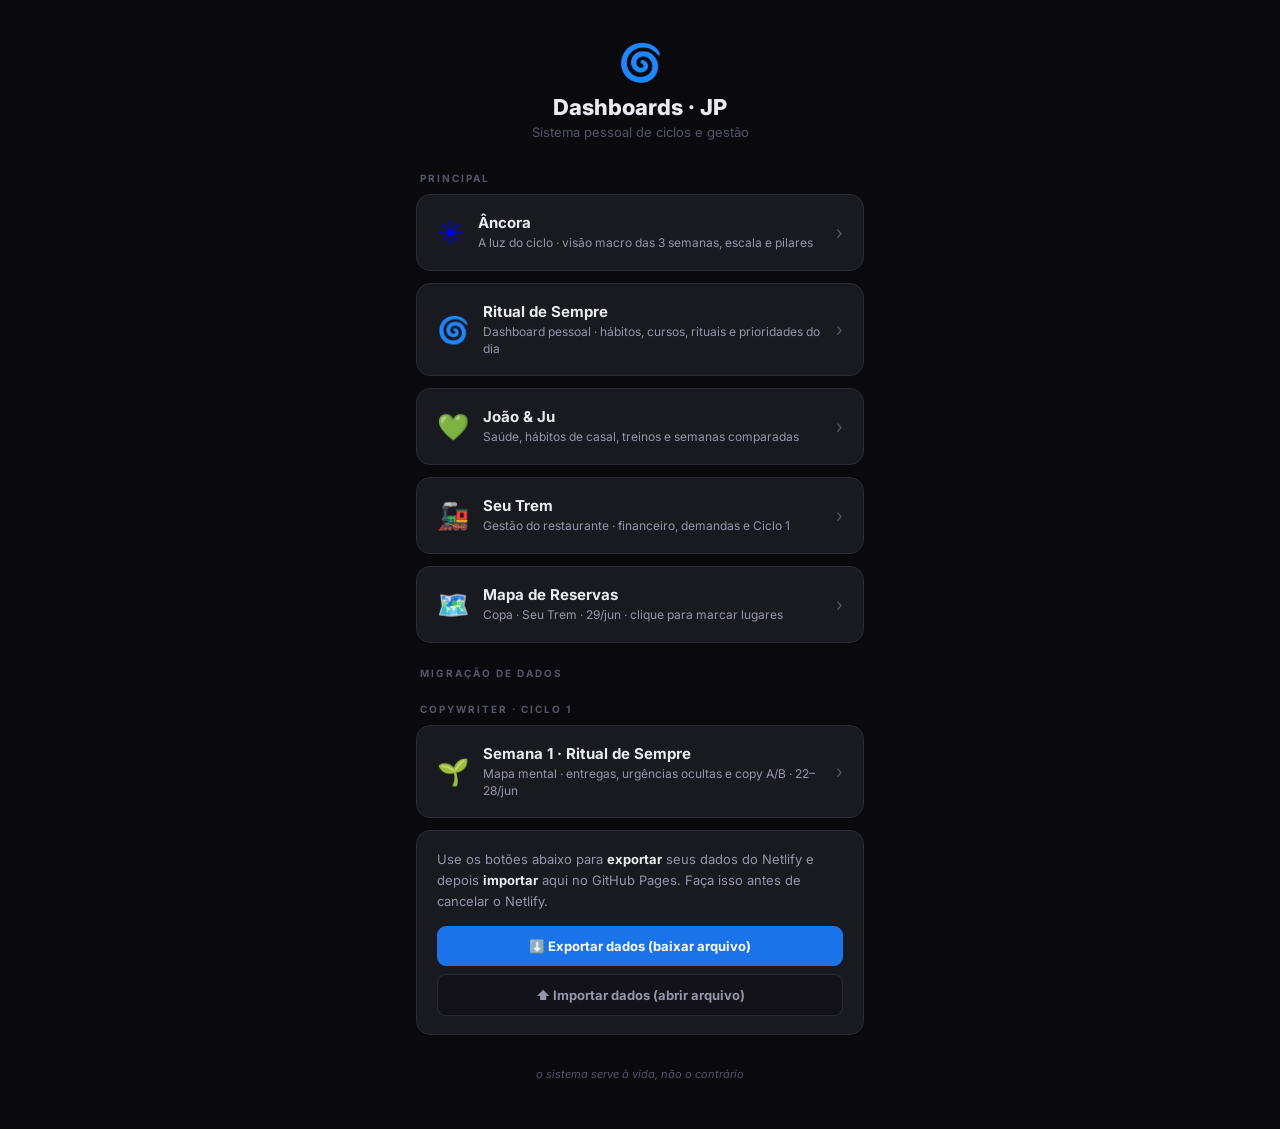
==== index.html @ d59a33ab "Update index.html" ====
<!DOCTYPE html>
<html lang="pt-BR">
<head>
<meta charset="UTF-8">
<meta name="viewport" content="width=device-width, initial-scale=1.0, maximum-scale=1.0, user-scalable=no">
<title>Dashboards · JP</title>
<link href="https://fonts.googleapis.com/css2?family=Inter:wght@400;600;700;800&display=swap" rel="stylesheet">
<style>
*,::before,::after{box-sizing:border-box;margin:0;padding:0}
:root{--bg:#0a0a0e;--s1:#121218;--s2:#191920;--bd:#2a2a36;--tx:#eaeaf2;--tx2:#9595ab;--tx3:#54546b}
html,body{background:var(--bg);font-family:'Inter',sans-serif;color:var(--tx);min-height:100vh}
body{max-width:480px;margin:0 auto;padding:24px 16px 48px}
.header{text-align:center;margin-bottom:32px;padding-top:16px}
.header-emoji{font-size:36px;margin-bottom:10px}
.header-title{font-size:22px;font-weight:800;color:var(--tx)}
.header-sub{font-size:13px;color:var(--tx3);margin-top:4px}
.card{display:block;background:var(--s2);border:1px solid var(--bd);border-radius:14px;padding:18px 20px;margin-bottom:12px;text-decoration:none;transition:border-color .2s,background .2s}
.card:active{background:var(--s1)}
.card-top{display:flex;align-items:center;gap:14px}
.card-emoji{font-size:26px;flex-shrink:0}
.card-info{flex:1}
.card-name{font-size:15px;font-weight:700;color:var(--tx)}
.card-desc{font-size:12px;color:var(--tx2);margin-top:3px;line-height:1.4}
.card-arrow{font-size:18px;color:var(--tx3)}
.section-label{font-size:10px;letter-spacing:2px;color:var(--tx3);font-weight:700;text-transform:uppercase;margin:24px 0 10px 4px}
.footer{text-align:center;font-size:11px;color:var(--tx3);margin-top:32px;font-style:italic}
</style>
</head>
<body>
<div class="header">
  <div class="header-emoji">🌀</div>
  <div class="header-title">Dashboards · JP</div>
  <div class="header-sub">Sistema pessoal de ciclos e gestão</div>
</div>

<div class="section-label">Principal</div>

<a class="card" href="dashboard-ancora1.html">
  <div class="card-top">
    <span class="card-emoji">☀️</span>
    <div class="card-info">
      <div class="card-name">Âncora</div>
      <div class="card-desc">A luz do ciclo · visão macro das 3 semanas, escala e pilares</div>
    </div>
    <span class="card-arrow">›</span>
  </div>
</a>

<a class="card" href="dashboard-pessoal-jp.html">
  <div class="card-top">
    <span class="card-emoji">🌀</span>
    <div class="card-info">
      <div class="card-name">Ritual de Sempre</div>
      <div class="card-desc">Dashboard pessoal · hábitos, cursos, rituais e prioridades do dia</div>
    </div>
    <span class="card-arrow">›</span>
  </div>
</a>

<a class="card" href="dashboard-joao-juju-v3.html">
  <div class="card-top">
    <span class="card-emoji">💚</span>
    <div class="card-info">
      <div class="card-name">João & Ju</div>
      <div class="card-desc">Saúde, hábitos de casal, treinos e semanas comparadas</div>
    </div>
    <span class="card-arrow">›</span>
  </div>
</a>

<a class="card" href="seu-trem-dashboard.html">
  <div class="card-top">
    <span class="card-emoji">🚂</span>
    <div class="card-info">
      <div class="card-name">Seu Trem</div>
      <div class="card-desc">Gestão do restaurante · financeiro, demandas e Ciclo 1</div>
    </div>
    <span class="card-arrow">›</span>
  </div>
</a>
<a href="mapa_reservas.html" class="card">
  <div class="card-top">
    <span class="card-emoji">🗺️</span>
            <div class="card-info">
          <div class="card-name">Mapa de Reservas</div>
          <div class="card-desc">Copa · Seu Trem · 29/jun · clique para marcar lugares</div>
        </div>
    <span class="card-arrow">›</span>
  </div>
</a>
<div class="section-label">Migração de dados</div>
  <div class="section-label">Copywriter · Ciclo 1</div>

<a class="card" href="semana1-seutrem.html">
<div class="card-top">
<span class="card-emoji">🌱</span>
<div class="card-info">
<div class="card-name">Semana 1 · Ritual de Sempre</div>
<div class="card-desc">Mapa mental · entregas, urgências ocultas e copy A/B · 22–28/jun</div>
</div>
<span class="card-arrow">›</span>
</div>
</a>
<div style="background:var(--s2);border:1px solid var(--bd);border-radius:14px;padding:18px 20px;margin-bottom:12px">
  <div style="font-size:13px;color:var(--tx2);line-height:1.6;margin-bottom:14px">Use os botões abaixo para <b style="color:var(--tx)">exportar</b> seus dados do Netlify e depois <b style="color:var(--tx)">importar</b> aqui no GitHub Pages. Faça isso antes de cancelar o Netlify.</div>
  <button onclick="exportarDados()" style="width:100%;background:#1a73e8;border:none;color:#fff;font-family:Inter,sans-serif;font-size:13px;font-weight:700;padding:12px;border-radius:9px;cursor:pointer;margin-bottom:8px">⬇️ Exportar dados (baixar arquivo)</button>
  <label style="width:100%;background:var(--s1);border:1px solid var(--bd);color:var(--tx2);font-family:Inter,sans-serif;font-size:13px;font-weight:700;padding:12px;border-radius:9px;cursor:pointer;display:block;text-align:center">
    ⬆️ Importar dados (abrir arquivo)
    <input type="file" accept=".json" onchange="importarDados(this)" style="display:none">
  </label>
  <div id="import-status" style="font-size:11px;color:#4ade80;margin-top:8px;text-align:center;display:none"></div>
</div>

<div class="footer">o sistema serve à vida, não o contrário</div>

<script>
function exportarDados(){
  var dados={};
  for(var i=0;i<localStorage.length;i++){
    var k=localStorage.key(i);
    try{dados[k]=JSON.parse(localStorage.getItem(k));}catch(e){dados[k]=localStorage.getItem(k);}
  }
  if(Object.keys(dados).length===0){alert('Nenhum dado encontrado no localStorage deste domínio.');return;}
  var blob=new Blob([JSON.stringify(dados,null,2)],{type:'application/json'});
  var a=document.createElement('a');
  a.href=URL.createObjectURL(blob);
  a.download='dashboards-backup-'+new Date().toISOString().slice(0,10)+'.json';
  a.click();
}
function importarDados(input){
  var file=input.files[0];
  if(!file)return;
  var reader=new FileReader();
  reader.onload=function(e){
    try{
      var dados=JSON.parse(e.target.result);
      var count=0;
      Object.keys(dados).forEach(function(k){
        localStorage.setItem(k,JSON.stringify(dados[k]));
        count++;
      });
      var el=document.getElementById('import-status');
      el.textContent='✓ '+count+' itens importados com sucesso!';
      el.style.display='block';
    }catch(err){alert('Erro ao importar. Verifique se o arquivo é válido.');}
  };
  reader.readAsText(file);
}
</script>
</body>
</html>
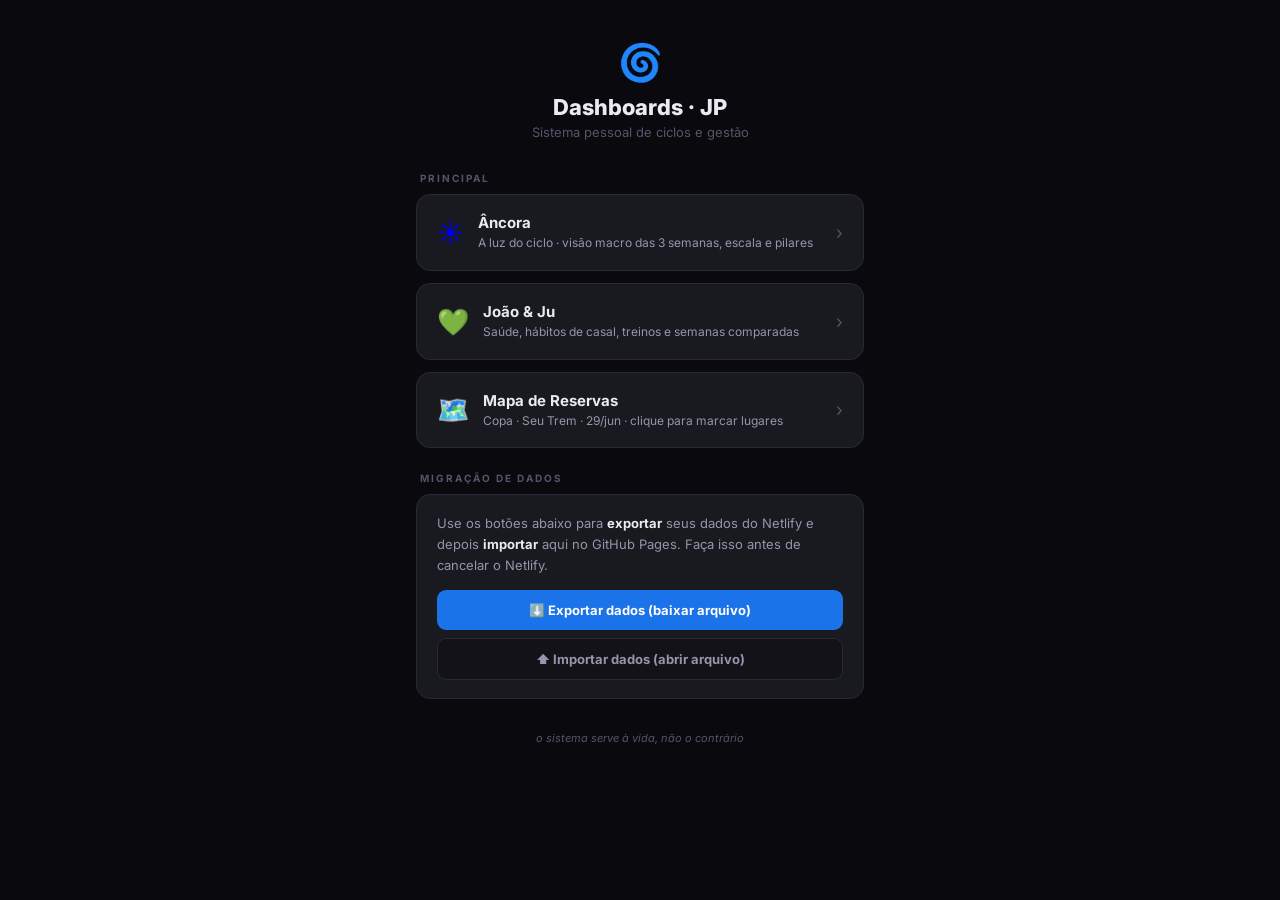
==== commit a017aeea: "chore: mantém apenas Âncora, João & Ju v4 e Mapa de Reservas Remove dashboard-joao-juju-v3.html (sub" ====
--- a/index.html
+++ b/index.html
@@ -46,18 +46,7 @@
   </div>
 </a>
 
-<a class="card" href="dashboard-pessoal-jp.html">
-  <div class="card-top">
-    <span class="card-emoji">🌀</span>
-    <div class="card-info">
-      <div class="card-name">Ritual de Sempre</div>
-      <div class="card-desc">Dashboard pessoal · hábitos, cursos, rituais e prioridades do dia</div>
-    </div>
-    <span class="card-arrow">›</span>
-  </div>
-</a>
-
-<a class="card" href="dashboard-joao-juju-v3.html">
+<a class="card" href="dashboard-joao-juju-v4.html">
   <div class="card-top">
     <span class="card-emoji">💚</span>
     <div class="card-info">
@@ -68,16 +57,6 @@
   </div>
 </a>
 
-<a class="card" href="seu-trem-dashboard.html">
-  <div class="card-top">
-    <span class="card-emoji">🚂</span>
-    <div class="card-info">
-      <div class="card-name">Seu Trem</div>
-      <div class="card-desc">Gestão do restaurante · financeiro, demandas e Ciclo 1</div>
-    </div>
-    <span class="card-arrow">›</span>
-  </div>
-</a>
 <a href="mapa_reservas.html" class="card">
   <div class="card-top">
     <span class="card-emoji">🗺️</span>
@@ -89,18 +68,7 @@
   </div>
 </a>
 <div class="section-label">Migração de dados</div>
-  <div class="section-label">Copywriter · Ciclo 1</div>
 
-<a class="card" href="semana1-seutrem.html">
-<div class="card-top">
-<span class="card-emoji">🌱</span>
-<div class="card-info">
-<div class="card-name">Semana 1 · Ritual de Sempre</div>
-<div class="card-desc">Mapa mental · entregas, urgências ocultas e copy A/B · 22–28/jun</div>
-</div>
-<span class="card-arrow">›</span>
-</div>
-</a>
 <div style="background:var(--s2);border:1px solid var(--bd);border-radius:14px;padding:18px 20px;margin-bottom:12px">
   <div style="font-size:13px;color:var(--tx2);line-height:1.6;margin-bottom:14px">Use os botões abaixo para <b style="color:var(--tx)">exportar</b> seus dados do Netlify e depois <b style="color:var(--tx)">importar</b> aqui no GitHub Pages. Faça isso antes de cancelar o Netlify.</div>
   <button onclick="exportarDados()" style="width:100%;background:#1a73e8;border:none;color:#fff;font-family:Inter,sans-serif;font-size:13px;font-weight:700;padding:12px;border-radius:9px;cursor:pointer;margin-bottom:8px">⬇️ Exportar dados (baixar arquivo)</button>
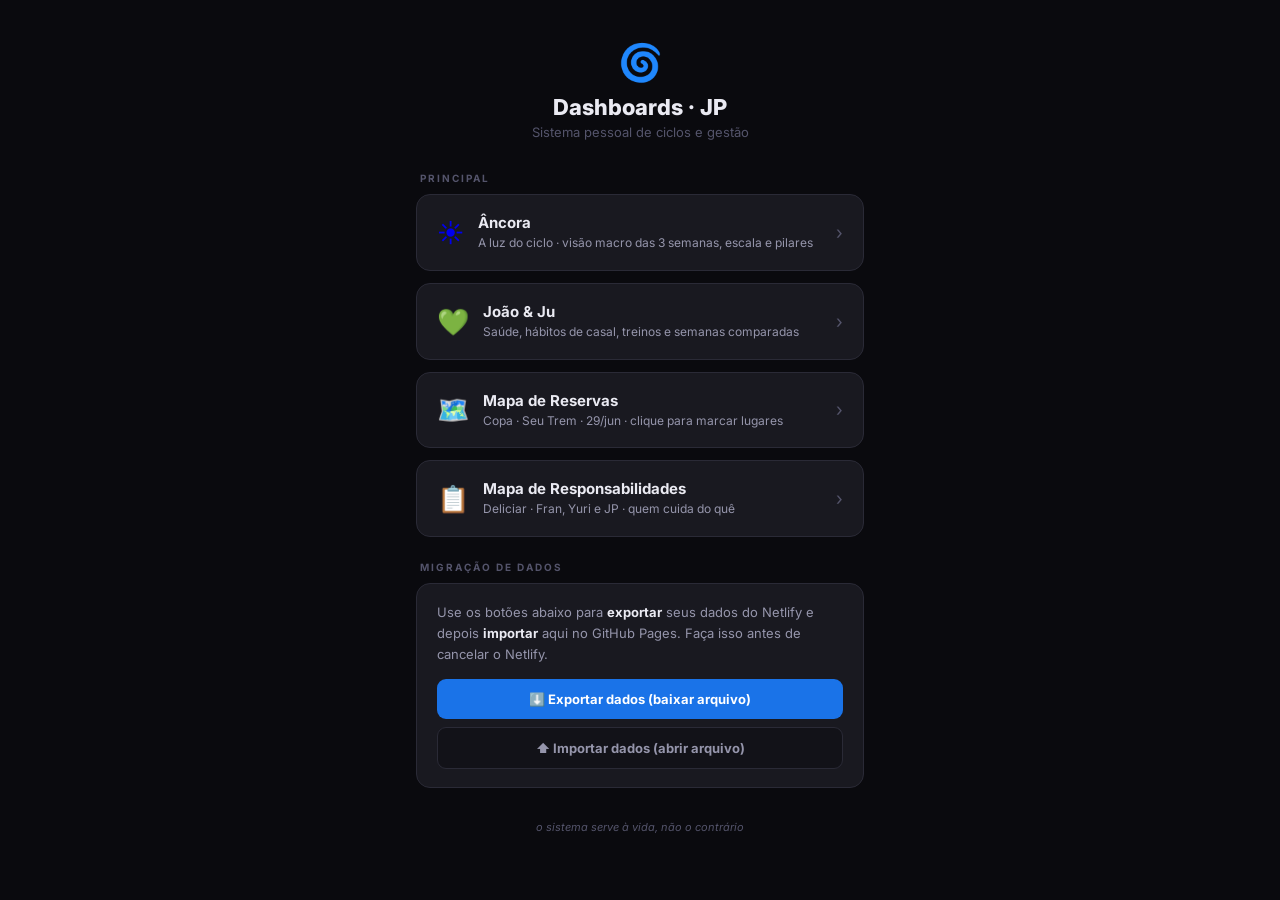
==== commit 64a9ca63: "Add mapa de responsabilidades (Deliciar) dashboard" ====
--- a/index.html
+++ b/index.html
@@ -67,6 +67,17 @@
     <span class="card-arrow">›</span>
   </div>
 </a>
+
+<a href="mapa_responsabilidades_deliciar.html" class="card">
+  <div class="card-top">
+    <span class="card-emoji">📋</span>
+    <div class="card-info">
+      <div class="card-name">Mapa de Responsabilidades</div>
+      <div class="card-desc">Deliciar · Fran, Yuri e JP · quem cuida do quê</div>
+    </div>
+    <span class="card-arrow">›</span>
+  </div>
+</a>
 <div class="section-label">Migração de dados</div>
 
 <div style="background:var(--s2);border:1px solid var(--bd);border-radius:14px;padding:18px 20px;margin-bottom:12px">
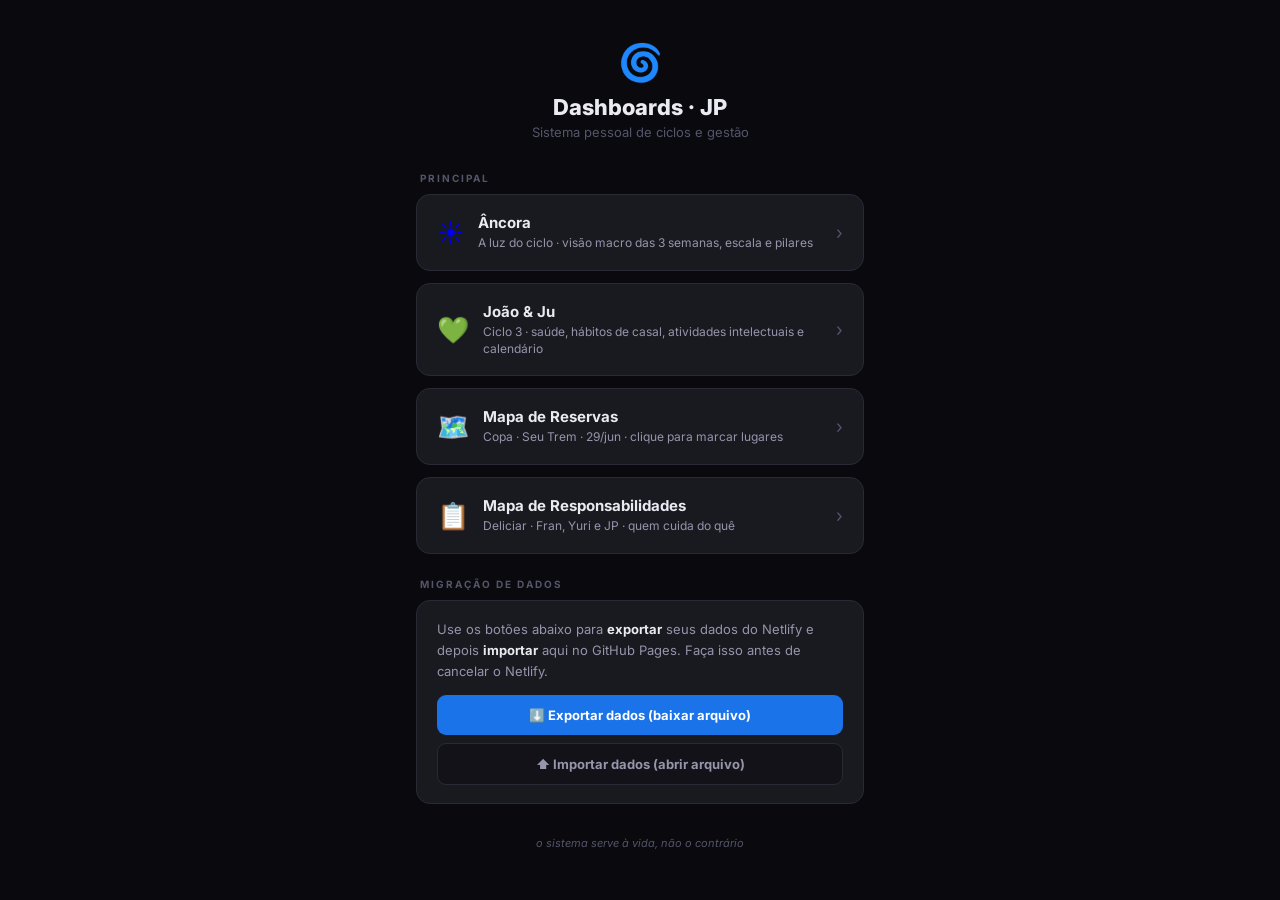
==== commit 02fb11e4: "Add dashboard João ama JuJu v5 (Ciclo 3) Ciclo 3 (31/08 → 04/10/2026), 5 semanas. Mudanças vs v4: - " ====
--- a/index.html
+++ b/index.html
@@ -46,12 +46,12 @@
   </div>
 </a>
 
-<a class="card" href="dashboard-joao-juju-v4.html">
+<a class="card" href="dashboard-joao-juju-v5.html">
   <div class="card-top">
     <span class="card-emoji">💚</span>
     <div class="card-info">
       <div class="card-name">João & Ju</div>
-      <div class="card-desc">Saúde, hábitos de casal, treinos e semanas comparadas</div>
+      <div class="card-desc">Ciclo 3 · saúde, hábitos de casal, atividades intelectuais e calendário</div>
     </div>
     <span class="card-arrow">›</span>
   </div>
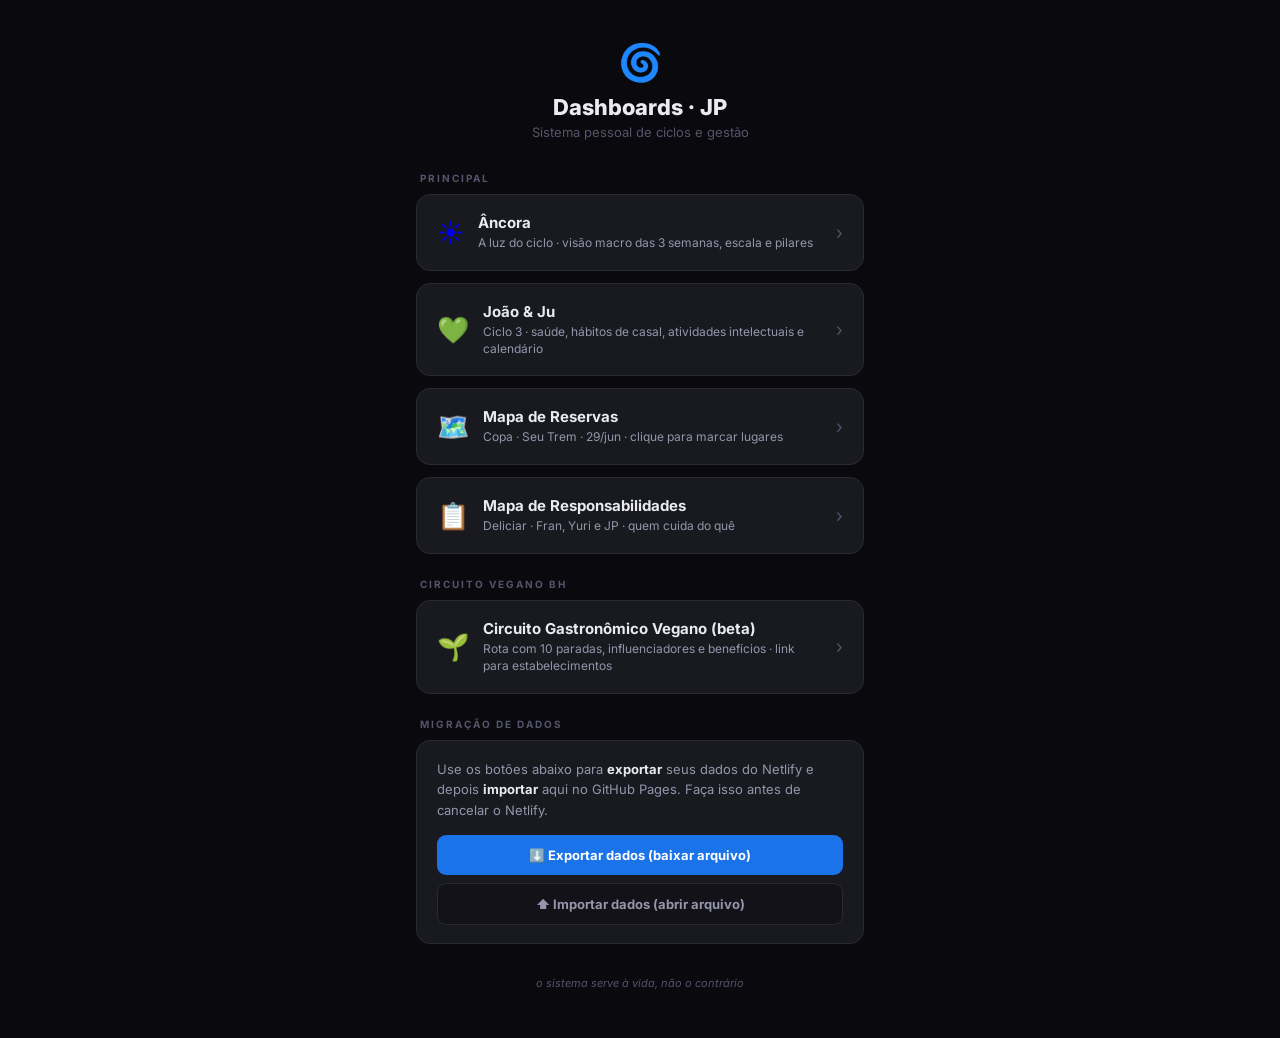
==== commit fc2e4df4: "Add Circuito Gastronômico Vegano BH (beta) dashboard Rota em tabuleiro circular com 10 paradas, área" ====
--- a/index.html
+++ b/index.html
@@ -78,6 +78,18 @@
     <span class="card-arrow">›</span>
   </div>
 </a>
+<div class="section-label">Circuito Vegano BH</div>
+
+<a href="circuito-vegano-bh/" class="card">
+  <div class="card-top">
+    <span class="card-emoji">🌱</span>
+    <div class="card-info">
+      <div class="card-name">Circuito Gastronômico Vegano (beta)</div>
+      <div class="card-desc">Rota com 10 paradas, influenciadores e benefícios · link para estabelecimentos</div>
+    </div>
+    <span class="card-arrow">›</span>
+  </div>
+</a>
 <div class="section-label">Migração de dados</div>
 
 <div style="background:var(--s2);border:1px solid var(--bd);border-radius:14px;padding:18px 20px;margin-bottom:12px">
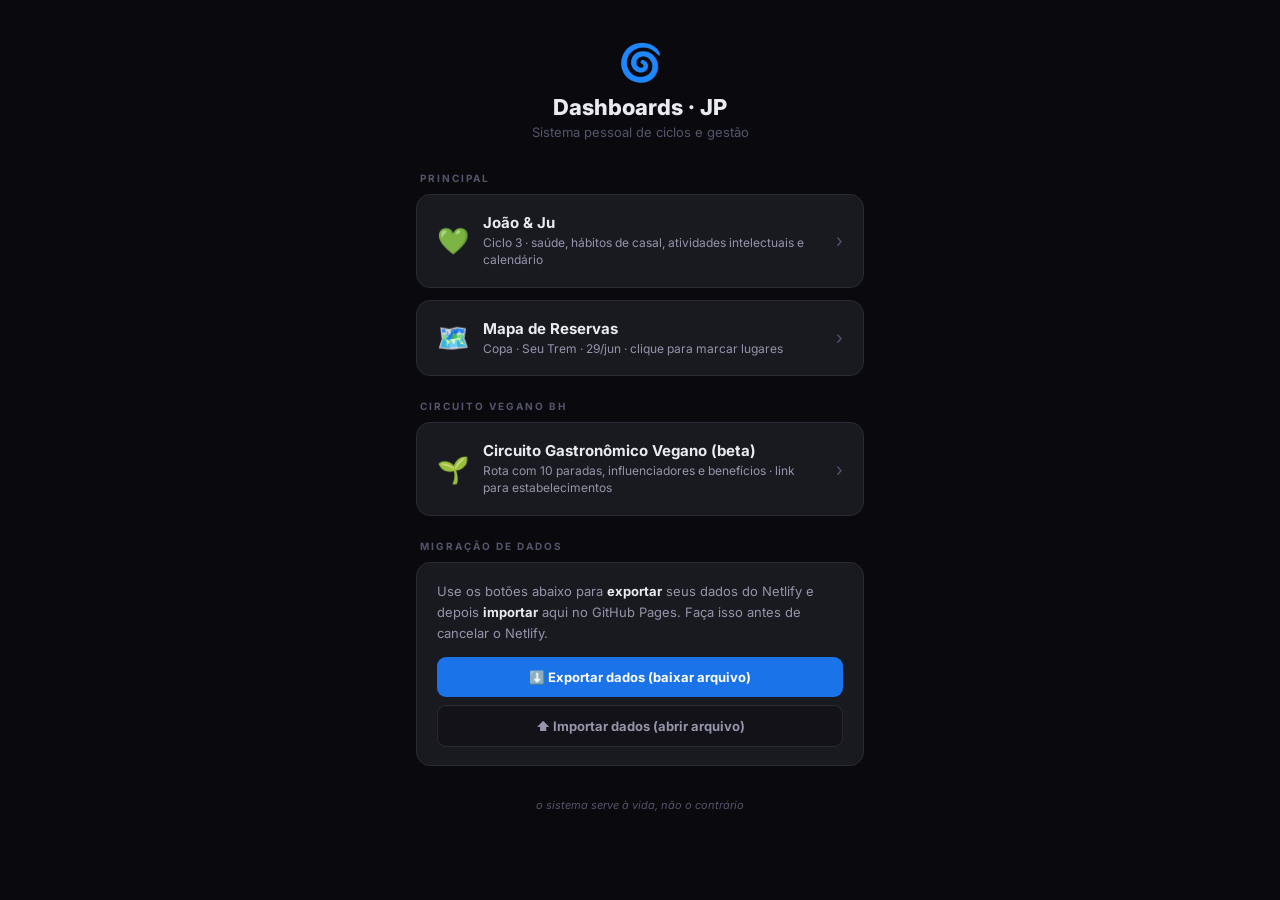
==== commit 571a2408: "chore: remove versões antigas e dashboards fora de uso (R8) Mantém no repositório só as versões atua" ====
--- a/index.html
+++ b/index.html
@@ -35,17 +35,6 @@
 
 <div class="section-label">Principal</div>
 
-<a class="card" href="dashboard-ancora1.html">
-  <div class="card-top">
-    <span class="card-emoji">☀️</span>
-    <div class="card-info">
-      <div class="card-name">Âncora</div>
-      <div class="card-desc">A luz do ciclo · visão macro das 3 semanas, escala e pilares</div>
-    </div>
-    <span class="card-arrow">›</span>
-  </div>
-</a>
-
 <a class="card" href="dashboard-joao-juju-v5.html">
   <div class="card-top">
     <span class="card-emoji">💚</span>
@@ -64,17 +53,6 @@
           <div class="card-name">Mapa de Reservas</div>
           <div class="card-desc">Copa · Seu Trem · 29/jun · clique para marcar lugares</div>
         </div>
-    <span class="card-arrow">›</span>
-  </div>
-</a>
-
-<a href="mapa_responsabilidades_deliciar.html" class="card">
-  <div class="card-top">
-    <span class="card-emoji">📋</span>
-    <div class="card-info">
-      <div class="card-name">Mapa de Responsabilidades</div>
-      <div class="card-desc">Deliciar · Fran, Yuri e JP · quem cuida do quê</div>
-    </div>
     <span class="card-arrow">›</span>
   </div>
 </a>
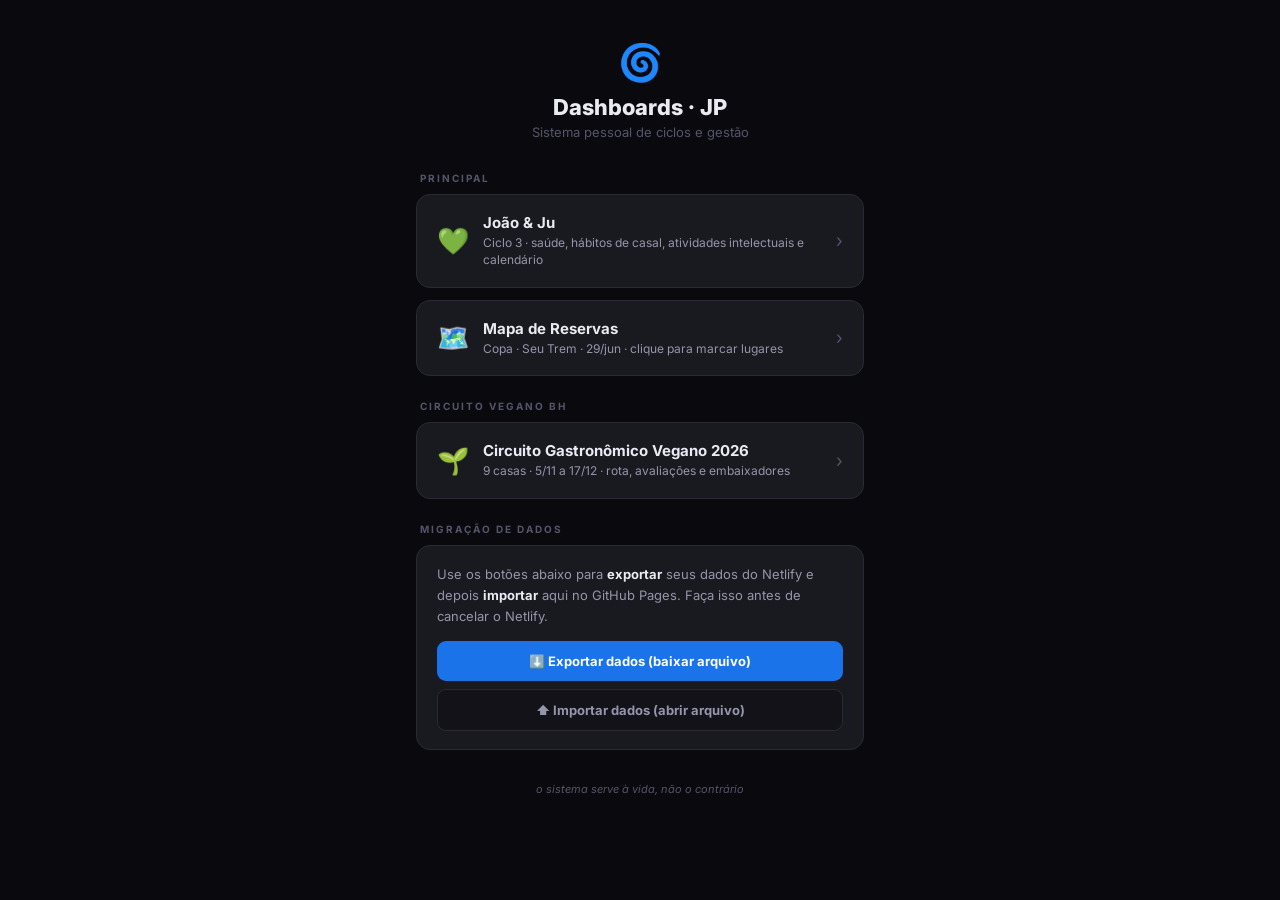
==== commit 7ac346da: "Circuito Vegano BH 2026: nova versão do app 9 casas com logos novas, check-in por código da casa, QR" ====
--- a/index.html
+++ b/index.html
@@ -62,8 +62,8 @@
   <div class="card-top">
     <span class="card-emoji">🌱</span>
     <div class="card-info">
-      <div class="card-name">Circuito Gastronômico Vegano (beta)</div>
-      <div class="card-desc">Rota com 10 paradas, influenciadores e benefícios · link para estabelecimentos</div>
+      <div class="card-name">Circuito Gastronômico Vegano 2026</div>
+      <div class="card-desc">9 casas · 5/11 a 17/12 · rota, avaliações e embaixadores</div>
     </div>
     <span class="card-arrow">›</span>
   </div>
